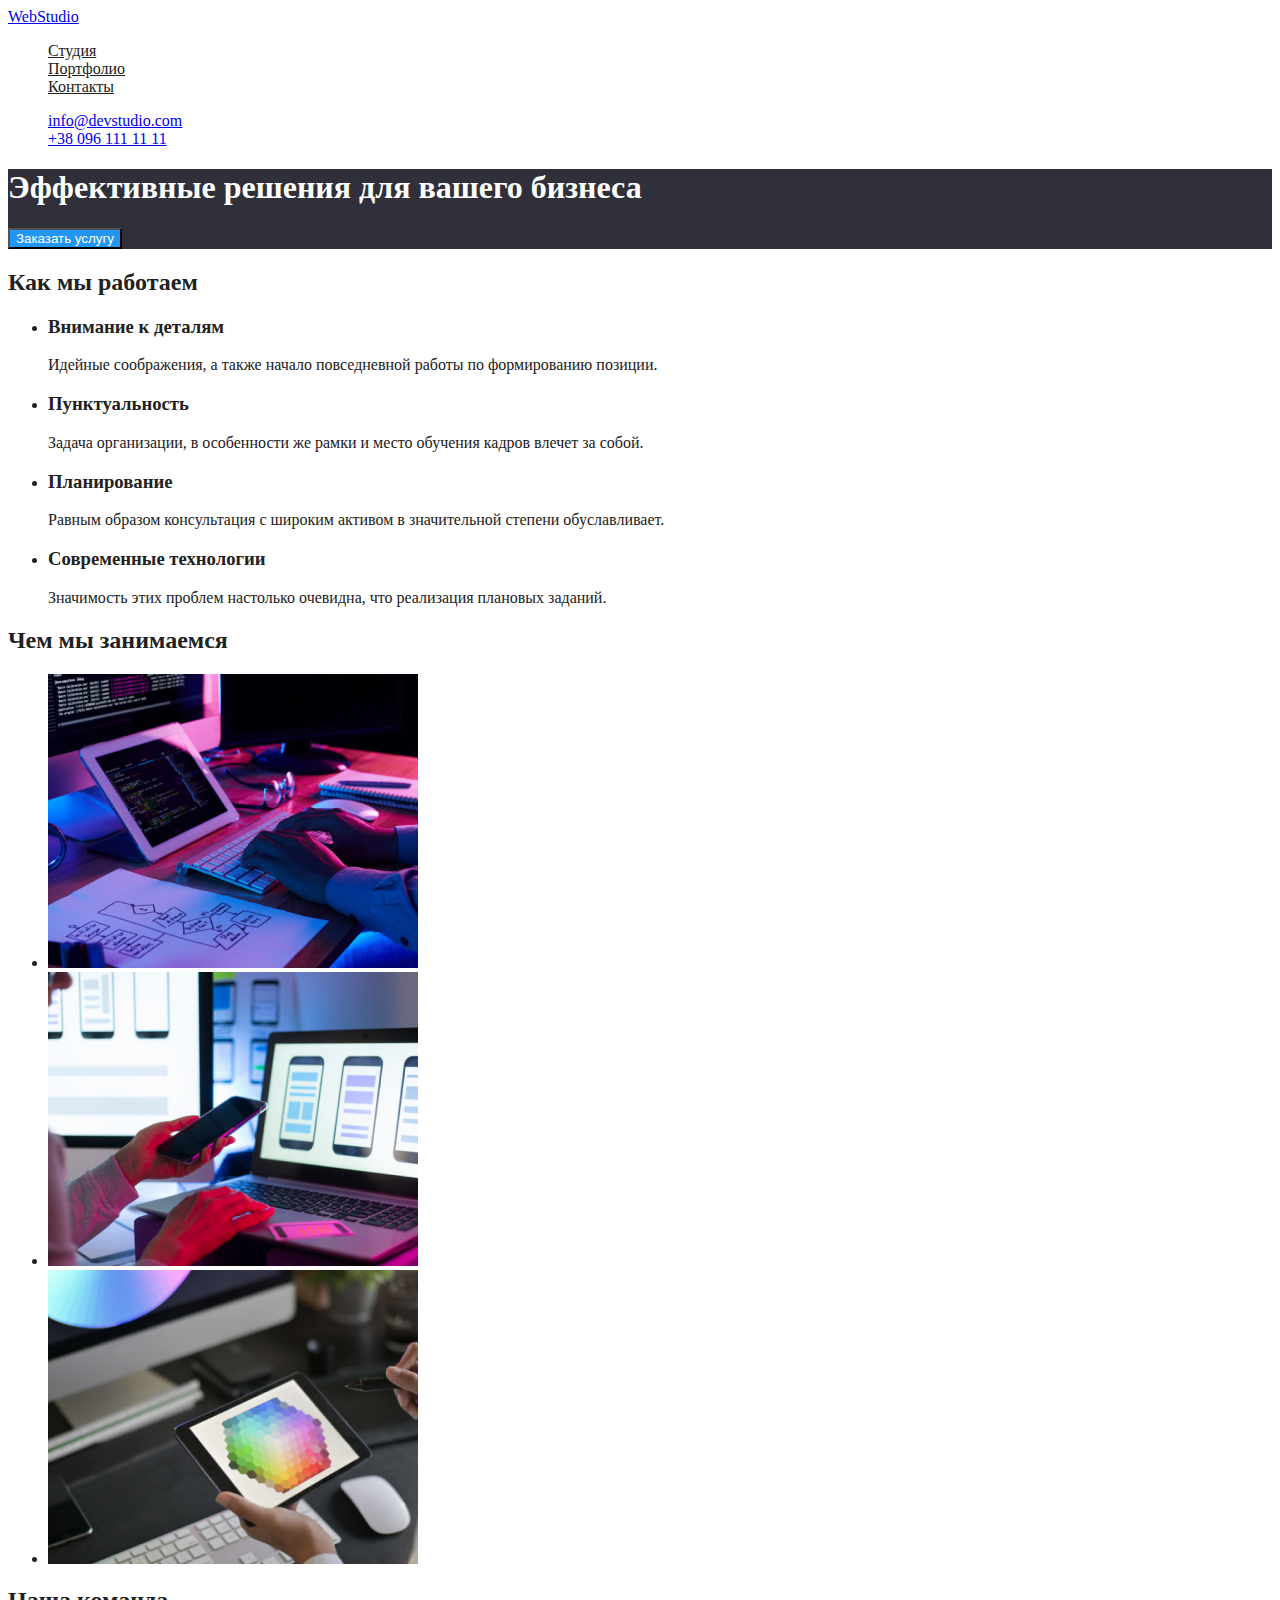
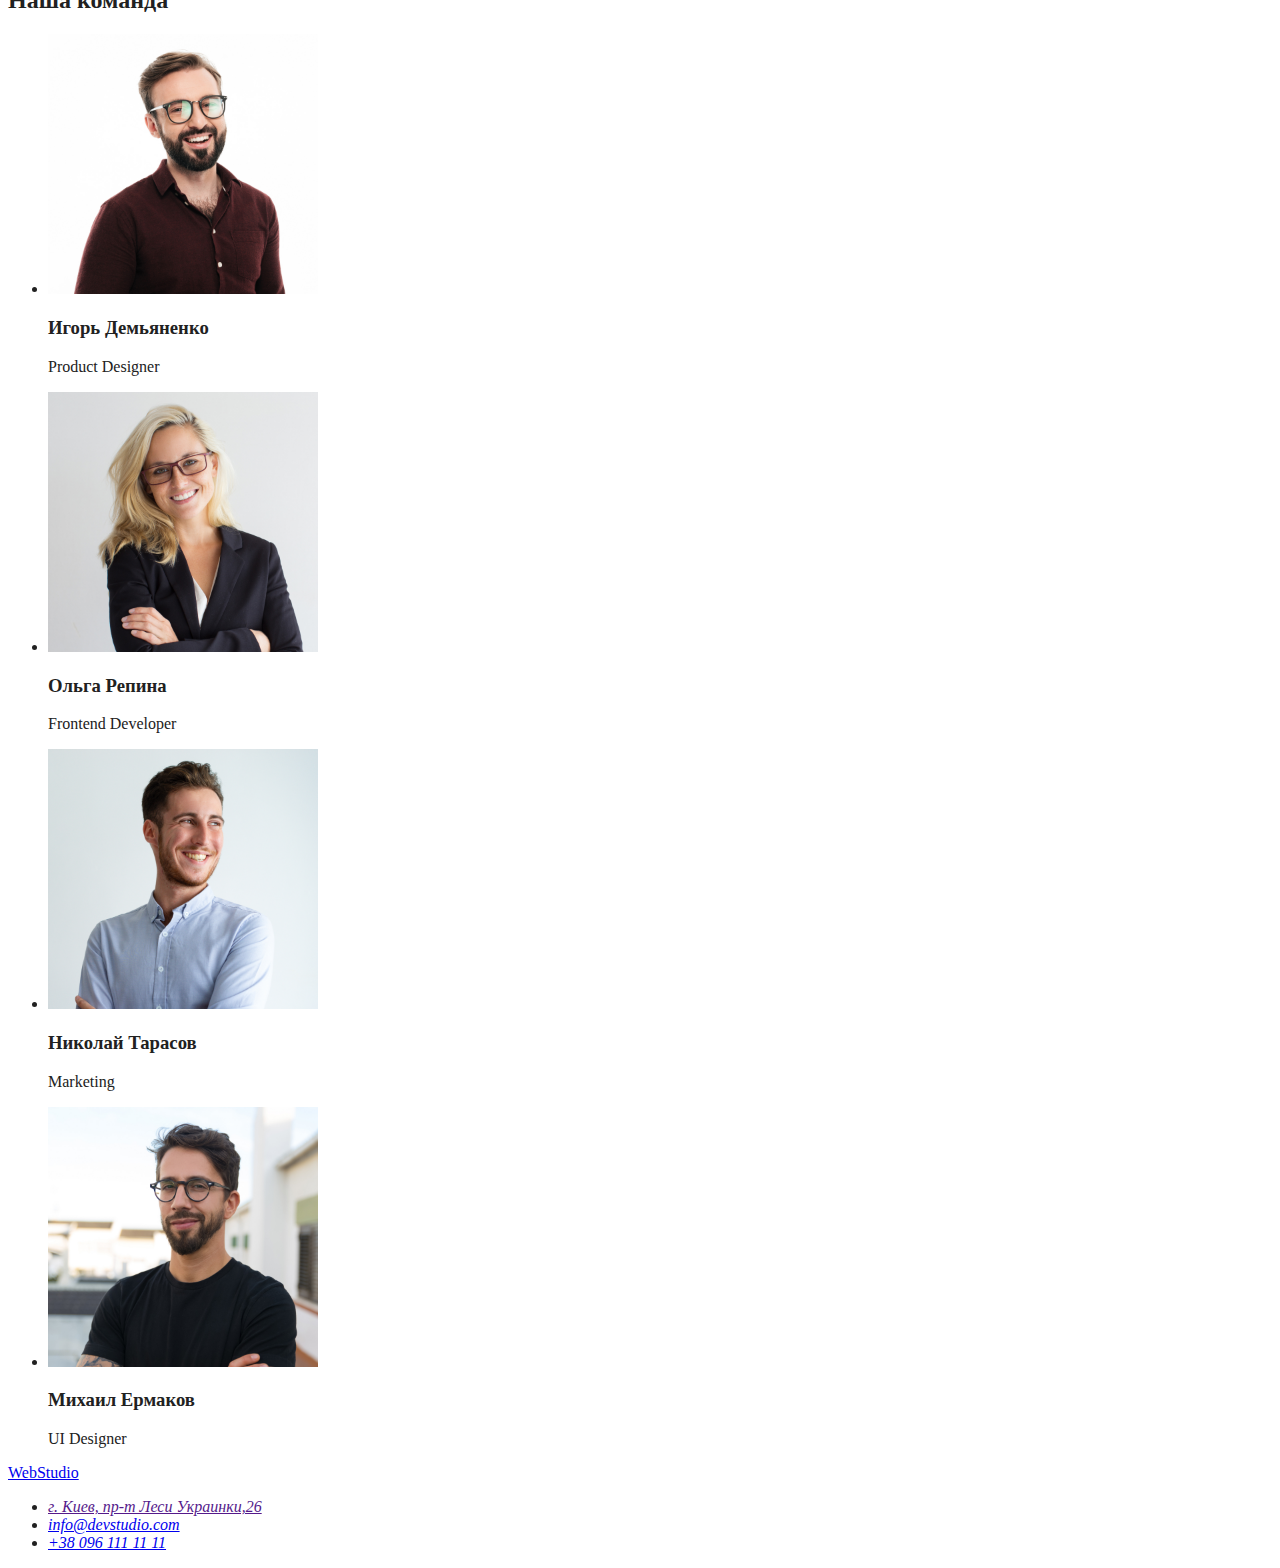
==== index.html @ 535a812d "первый день" ====
<!DOCTYPE html>
<html lang="ru">

<head>
    <meta charset="UTF-8">
    <meta http-equiv="X-UA-Compatible" content="IE=edge">
    <meta name="viewport" content="width=dewice-width,initial-scale=1.0">
    <title>WebStudio</title>
    <link rel="stylesheet" href="./css/styles.css">
</head>

<body>
    <header>
        <nav>
            <a href="./index.html" class="logo">WebStudio</a>
            <ul class="site-nav list">
                <li><a href="./index.html" class="link">Студия</a></li>
                <li><a href="./portfolio.html" class="link">Портфолио</a></li>
                <li><a href="" class="link">Контакты</a></li>
            </ul>
        </nav>
        <ul class="auth-naw list">
            <li><a href="mailto:info@devstudio.com">info@devstudio.com</a></li>
            <li><a href="tel:+380961111111">+38 096 111 11 11</a></li>
        </ul>
    </header>
    <main>
        <section class="hero">
            <h1 class="hero-title">Эффективные решения для вашего бизнеса</h1>
            <button class="button" type="button">Заказать услугу</button>
        </section>
        <section class="section">
            <h2 class="">Как мы работаем</h2>
            <ul class="feature-list">
                <li>
                    <h3 class="title">Внимание к деталям</h3>
                    <p>Идейные соображения, а также начало повседневной работы по формированию позиции.</p>
                </li>
                <li>
                    <h3 class="title">Пунктуальность</h3>
                    <p>Задача организации, в особенности же рамки и место обучения кадров влечет за собой.</p>
                </li>
                <li>
                    <h3 class="title">Планирование</h3>
                    <p>Равным образом консультация с широким активом в значительной степени обуславливает.</p>
                </li>
                <li>
                    <h3 class="title">Современные технологии</h3>
                    <p>Значимость этих проблем настолько очевидна, что реализация плановых заданий.</p>
                </li>
            </ul>
        </section>
        <section class="section">
            <h2 class="section-title">Чем мы занимаемся</h2>
            <ul>
                <li>
                    <img src="./images/head/компютер.jpg" alt="компютер" width="370">
                </li>
                <li>
                    <img src="./images/head/телефон.jpg" alt="телефон" width="370">
                </li>
                <li>
                    <img src="./images/head/планшет.jpg" alt="планшет" width="370">
                </li>
            </ul>
        </section>
        <section class="section">
            <h2 class="section-title">Наша команда</h2>
            <ul>
                <li><img src="./images/head/игорь.jpg" alt="игорь" width="270">
                    <h3>Игорь Демьяненко</h3>
                    <p>Product Designer</p>
                </li>
                <li><img src="./images/head/оля.jpg" alt="ольга" width="270">
                    <h3>Ольга Репина</h3>
                    <p>Frontend Developer</p>
                </li>
                <li><img src="./images/head/коля.jpg" alt="николай" width="270">
                    <h3>Николай Тарасов</h3>
                    <p>Marketing</p>
                </li>
                <li><img src="./images/head/миша.jpg" alt="михаил" width="270">
                    <h3>Михаил Ермаков</h3>
                    <p>UI Designer</p>
                </li>
            </ul>
        </section>
    </main>
    <footer>
        <a href="./index.html">WebStudio</a>
        <address>
            <ul>
                <li>
                    <a href="">г. Киев, пр-т Леси Украинки,26</a>
                </li>
                <li>
                    <a href="mailto:info@devstudio.com">info@devstudio.com</a>
                </li>
                <li>
                    <a href="tel:380961111111">+38 096 111 11 11</a>
                </li>
            </ul>
        </address>
    </footer>
</body>
---- css/styles.css ----
:root {
    --praimeri-text-color: #212121;
    --title-text-color: #757575;
    --accent-color: #2196F3;
    --white-color: #ffffff;
}

body{
    background-color: #fff;
    color: var(--praimeri-text-color);
}
.list{
    list-style: none;
}

/* site nav */

.site-nav .link{
color:var(--praimeri-text-color);
}
.site-nav .link:hover,
.site-nav .link:focus{
color: var(--accent-color);
}

/* hero */

.hero{
background-color: #2F303A;
}
.hero-title{
color: var(--white-color);
}

/* section */

.section-title{
color:var(--praimeri-text-color);
}

/* feature */
.title .feature-title{
color:var(--praimeri-text-color);
}

/* button */

.button{
color: var(--white-color);
background-color: var(--accent-color);
}
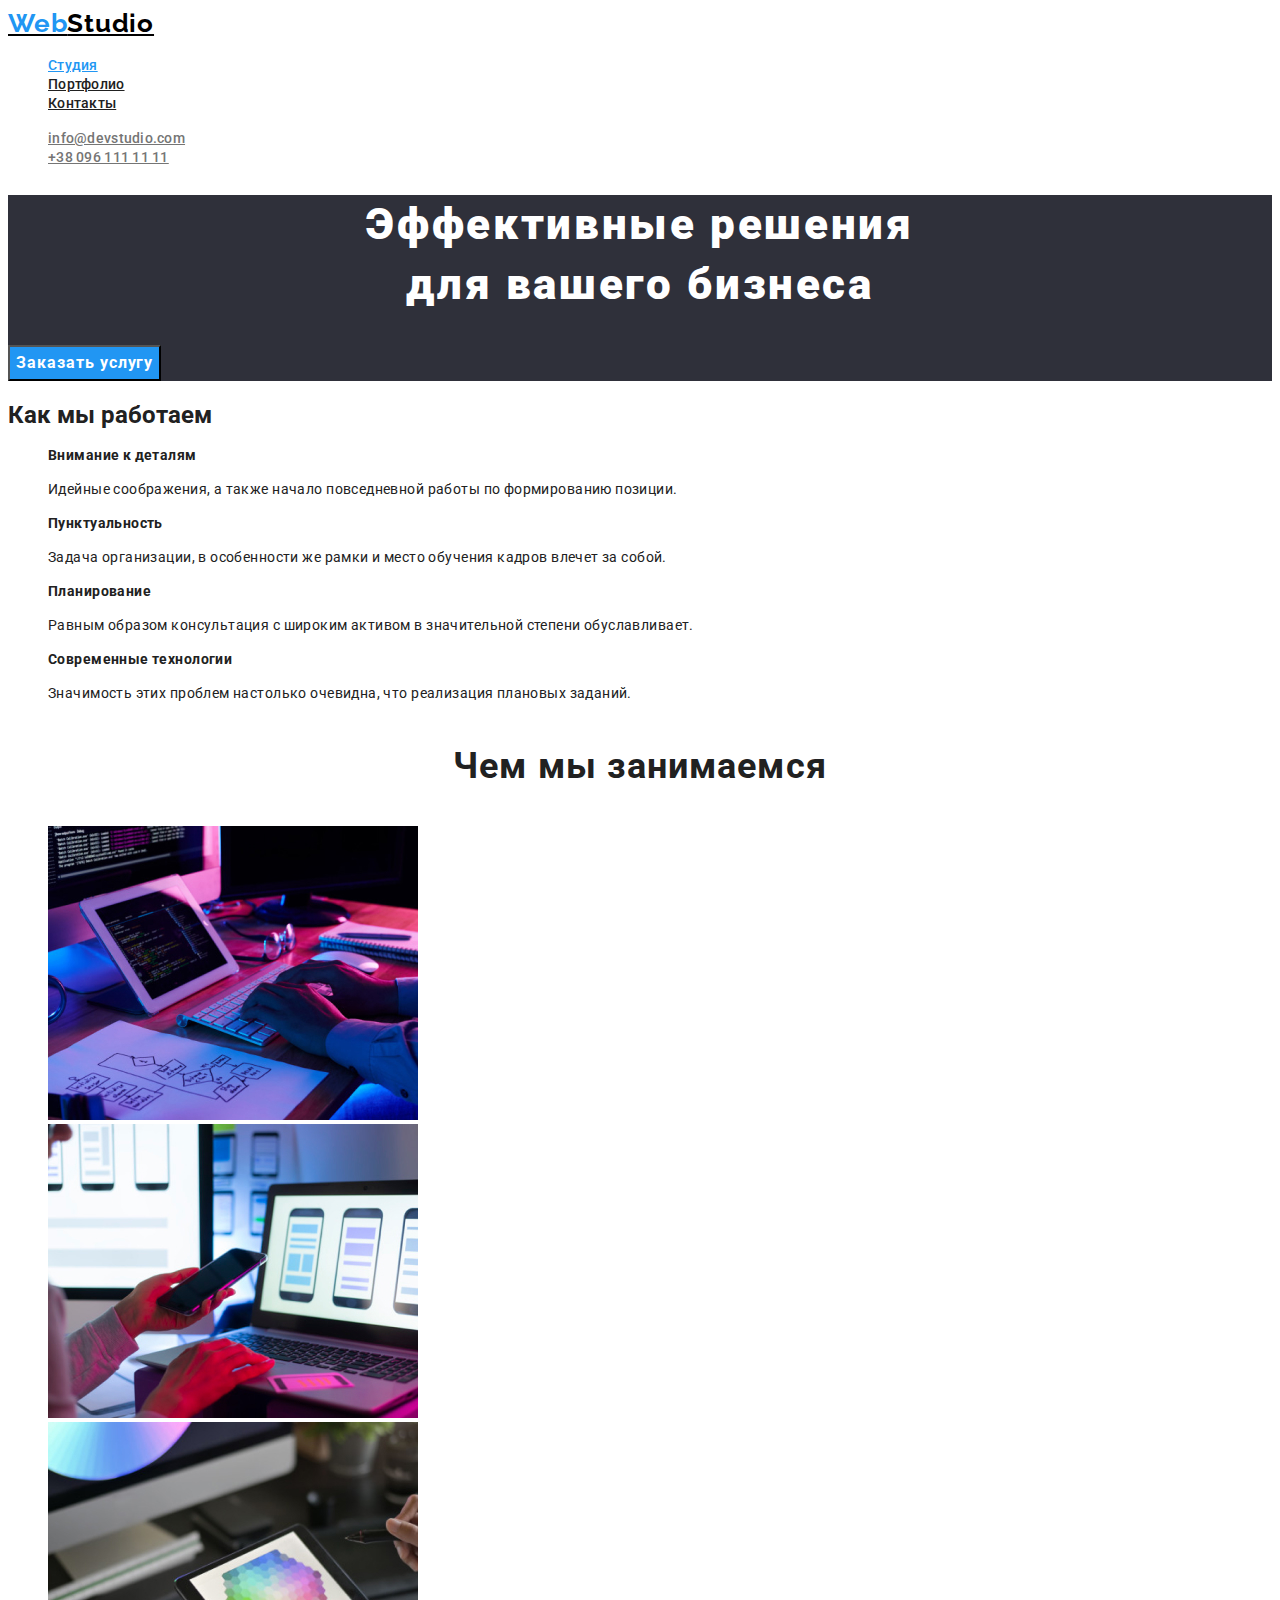
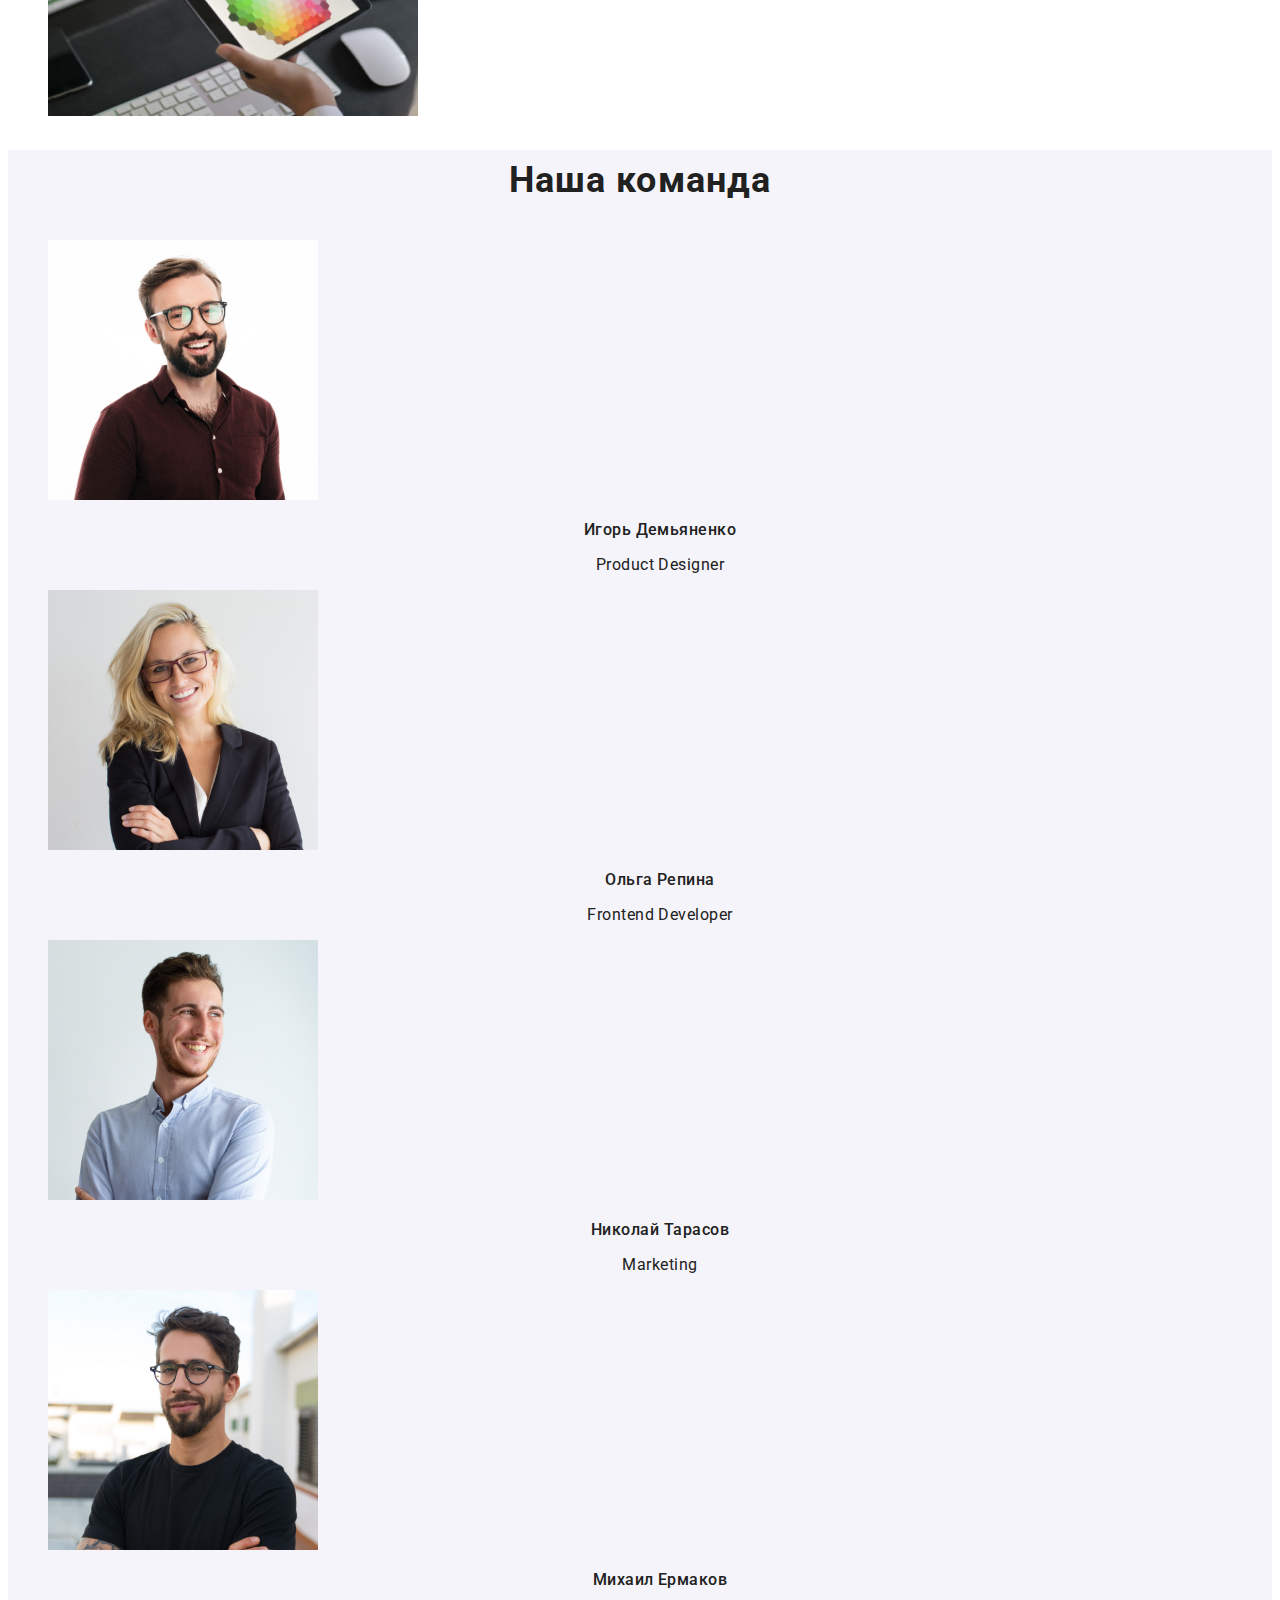
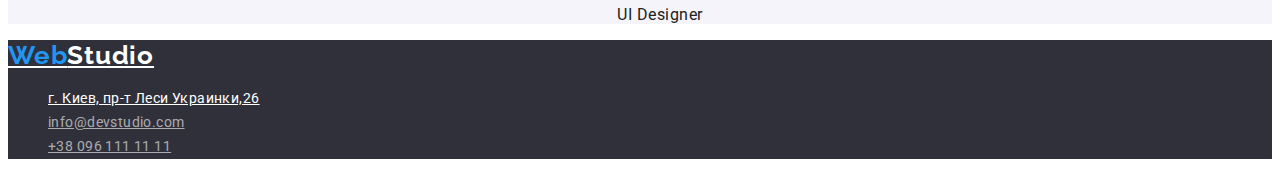
==== commit e08dcf33: "text css" ====
--- a/index.html
+++ b/index.html
@@ -6,47 +6,49 @@
     <meta http-equiv="X-UA-Compatible" content="IE=edge">
     <meta name="viewport" content="width=dewice-width,initial-scale=1.0">
     <title>WebStudio</title>
+    <link href="https://fonts.googleapis.com/css2?family=Raleway:wght@700&family=Roboto:wght@400;500;700;900&display=swap"
+        rel="stylesheet">
     <link rel="stylesheet" href="./css/styles.css">
 </head>
 
 <body>
     <header>
         <nav>
-            <a href="./index.html" class="logo">WebStudio</a>
+            <a href="./index.html" class="logo header"><span>Web</span>Studio</a>
             <ul class="site-nav list">
-                <li><a href="./index.html" class="link">Студия</a></li>
+                <li><a href="./index.html" class="link current">Студия</a></li>
                 <li><a href="./portfolio.html" class="link">Портфолио</a></li>
                 <li><a href="" class="link">Контакты</a></li>
             </ul>
         </nav>
-        <ul class="auth-naw list">
-            <li><a href="mailto:info@devstudio.com">info@devstudio.com</a></li>
-            <li><a href="tel:+380961111111">+38 096 111 11 11</a></li>
+        <ul class="auto-naw list">
+            <li><a href="mailto:info@devstudio.com" class="link">info@devstudio.com</a></li>
+            <li><a href="tel:+380961111111" class="link">+38 096 111 11 11</a></li>
         </ul>
     </header>
     <main>
         <section class="hero">
-            <h1 class="hero-title">Эффективные решения для вашего бизнеса</h1>
+            <h1 class="hero-title">Эффективные решения<br> для вашего бизнеса</h1>
             <button class="button" type="button">Заказать услугу</button>
         </section>
         <section class="section">
-            <h2 class="">Как мы работаем</h2>
+            <h2 class="delete">Как мы работаем</h2>
             <ul class="feature-list">
                 <li>
                     <h3 class="title">Внимание к деталям</h3>
-                    <p>Идейные соображения, а также начало повседневной работы по формированию позиции.</p>
+                    <p class="text">Идейные соображения, а также начало повседневной работы по формированию позиции.</p>
                 </li>
                 <li>
                     <h3 class="title">Пунктуальность</h3>
-                    <p>Задача организации, в особенности же рамки и место обучения кадров влечет за собой.</p>
+                    <p class="text">Задача организации, в особенности же рамки и место обучения кадров влечет за собой.</p>
                 </li>
                 <li>
                     <h3 class="title">Планирование</h3>
-                    <p>Равным образом консультация с широким активом в значительной степени обуславливает.</p>
+                    <p class="text">Равным образом консультация с широким активом в значительной степени обуславливает.</p>
                 </li>
                 <li>
                     <h3 class="title">Современные технологии</h3>
-                    <p>Значимость этих проблем настолько очевидна, что реализация плановых заданий.</p>
+                    <p class="text">Значимость этих проблем настолько очевидна, что реализация плановых заданий.</p>
                 </li>
             </ul>
         </section>
@@ -64,40 +66,40 @@
                 </li>
             </ul>
         </section>
-        <section class="section">
+        <section class="section color">
             <h2 class="section-title">Наша команда</h2>
-            <ul>
+            <ul class="team-list">
                 <li><img src="./images/head/игорь.jpg" alt="игорь" width="270">
-                    <h3>Игорь Демьяненко</h3>
-                    <p>Product Designer</p>
+                    <h3 class="name">Игорь Демьяненко</h3>
+                    <p class="text">Product Designer</p>
                 </li>
                 <li><img src="./images/head/оля.jpg" alt="ольга" width="270">
-                    <h3>Ольга Репина</h3>
-                    <p>Frontend Developer</p>
+                    <h3 class="name">Ольга Репина</h3>
+                    <p class="text">Frontend Developer</p>
                 </li>
                 <li><img src="./images/head/коля.jpg" alt="николай" width="270">
-                    <h3>Николай Тарасов</h3>
-                    <p>Marketing</p>
+                    <h3 class="name">Николай Тарасов</h3>
+                    <p class="text">Marketing</p>
                 </li>
                 <li><img src="./images/head/миша.jpg" alt="михаил" width="270">
-                    <h3>Михаил Ермаков</h3>
-                    <p>UI Designer</p>
+                    <h3 class="name">Михаил Ермаков</h3>
+                    <p class="text">UI Designer</p>
                 </li>
             </ul>
         </section>
     </main>
     <footer>
-        <a href="./index.html">WebStudio</a>
-        <address>
-            <ul>
+        <a href="./index.html" class="logo footer"><span>Web</span>Studio</a>
+        <address >
+            <ul class="address">
                 <li>
-                    <a href="">г. Киев, пр-т Леси Украинки,26</a>
+                    <a href="" class="city">г. Киев, пр-т Леси Украинки,26</a>
                 </li>
                 <li>
-                    <a href="mailto:info@devstudio.com">info@devstudio.com</a>
+                    <a href="mailto:info@devstudio.com" class="mail">info@devstudio.com</a>
                 </li>
                 <li>
-                    <a href="tel:380961111111">+38 096 111 11 11</a>
+                    <a href="tel:380961111111" class="mail">+38 096 111 11 11</a>
                 </li>
             </ul>
         </address>
--- a/css/styles.css
+++ b/css/styles.css
@@ -3,24 +3,75 @@
     --title-text-color: #757575;
     --accent-color: #2196F3;
     --white-color: #ffffff;
+    --backgraund-section-color:#F5F4FA;
+    --hero-footer-background-color: #2F303A;
 }
 
 body{
     background-color: #fff;
     color: var(--praimeri-text-color);
+    font-family: Roboto, sans-serif;
 }
-.list{
+
+li{
     list-style: none;
+}
+
+button{
+    font-family: inherit;
+}
+
+/* logo */
+
+.logo{
+    font-family: Raleway,sans-serif;
+    font-size: 26px;
+    font-weight: 700;
+    line-height: 1.19;
+    letter-spacing: 0.03em;
+    text-align: left;
+}
+
+.logo.header{
+    color: #000;
+}
+.logo.footer{
+    color: var(--white-color);
+}
+
+span{
+    color: var(--accent-color);
 }
 
 /* site nav */
 
 .site-nav .link{
-color:var(--praimeri-text-color);
+    color:var(--praimeri-text-color);
+    font-size: 14px;
+    font-weight: 500;
+    line-height: 1.14;
+    letter-spacing: 0.02em;
+    text-align: left;
 }
 .site-nav .link:hover,
 .site-nav .link:focus{
 color: var(--accent-color);
+}
+.site-nav .link.current{
+color: var(--accent-color);
+}
+.auto-naw .link{
+    color: var(--title-text-color);
+    font-size: 14px;
+    font-weight: 500;
+    line-height: 1.14;
+    letter-spacing: 0.02em;
+    text-align: left;
+}
+.auto-naw .link:hover,
+.auto-naw .link:focus{
+    color: var(--accent-color);
+    
 }
 
 /* hero */
@@ -29,23 +80,118 @@
 background-color: #2F303A;
 }
 .hero-title{
-color: var(--white-color);
+    color: var(--white-color);
+    font-size: 44px;
+    font-weight: 900;
+    line-height: 1.36;
+    letter-spacing: 0.06em;
+    text-align: center;
 }
 
 /* section */
 
+.color{background-color: var(--backgraund-section-color);}
 .section-title{
-color:var(--praimeri-text-color);
+    color:var(--praimeri-text-color);
+    font-size: 36px;
+    font-weight: 700;
+    line-height: 1.67;
+    letter-spacing: 0.03em;
+    text-align: center;
 }
 
+.delete{}
+
 /* feature */
-.title .feature-title{
-color:var(--praimeri-text-color);
+
+ .feature-list .title{
+    color:var(--praimeri-text-color);
+    font-size: 14px;
+    font-weight: 700;
+    line-height: 1.14;
+    letter-spacing: 0.03em;
+    text-align: left;
+}
+
+ .feature-list .text{
+    font-weight: 400;
+    font-size: 14px;
+    line-height: 1.71;
+    letter-spacing: 0.03em;
+    text-align: left;
+}
+
+.team-list .name {
+    font-size: 16px;
+    font-weight: 500;
+    line-height: 1.19;
+    letter-spacing: 0.03em;
+    text-align: center;
+}
+
+.team-list .text {
+    font-weight: 400;
+    font-size: 16px;
+    line-height: 1.19;
+    letter-spacing: 0.03em;
+    text-align: center;
+}
+
+ .portfolio-list .title{
+    font-size: 18px;
+    font-weight: 700;
+    line-height: 36px;
+    letter-spacing: 0.06em;
+    text-align: left;
 }
 
 /* button */
 
 .button{
-color: var(--white-color);
-background-color: var(--accent-color);
+    color: var(--white-color);
+    background-color: var(--accent-color);
+    font-size: 16px;
+    font-weight: 700;
+    line-height: 1.88;
+    letter-spacing: 0.06em;
+    text-align: center;
 }
+
+.button-portfolio{
+    background: var(--backgraund-section-color);
+    font-size: 16px;
+    font-weight: 500;
+    line-height: 1.63;
+    letter-spacing: 0.03em;
+    text-align: center;
+}
+.button-portfolio:hover,
+.button-portfolio:focus{
+    color: var(--white-color);
+    background-color: var(--accent-color);
+}
+
+/* footer */
+
+footer{
+    background-color: var(--hero-footer-background-color);
+}
+
+.address .city{
+    color: var(--white-color);
+    font-style: normal;
+    font-weight: 400;
+    font-size: 14px;
+    line-height: 1.71;
+    letter-spacing: 0.03em;
+    text-align: left;
+}
+.address .mail{
+    color: rgba(255, 255, 255, 0.6);
+    font-style: normal;
+    font-weight: 400;
+    font-size: 14px;
+    line-height: 1.71;
+    letter-spacing: 0.03em;
+    text-align: left;
+}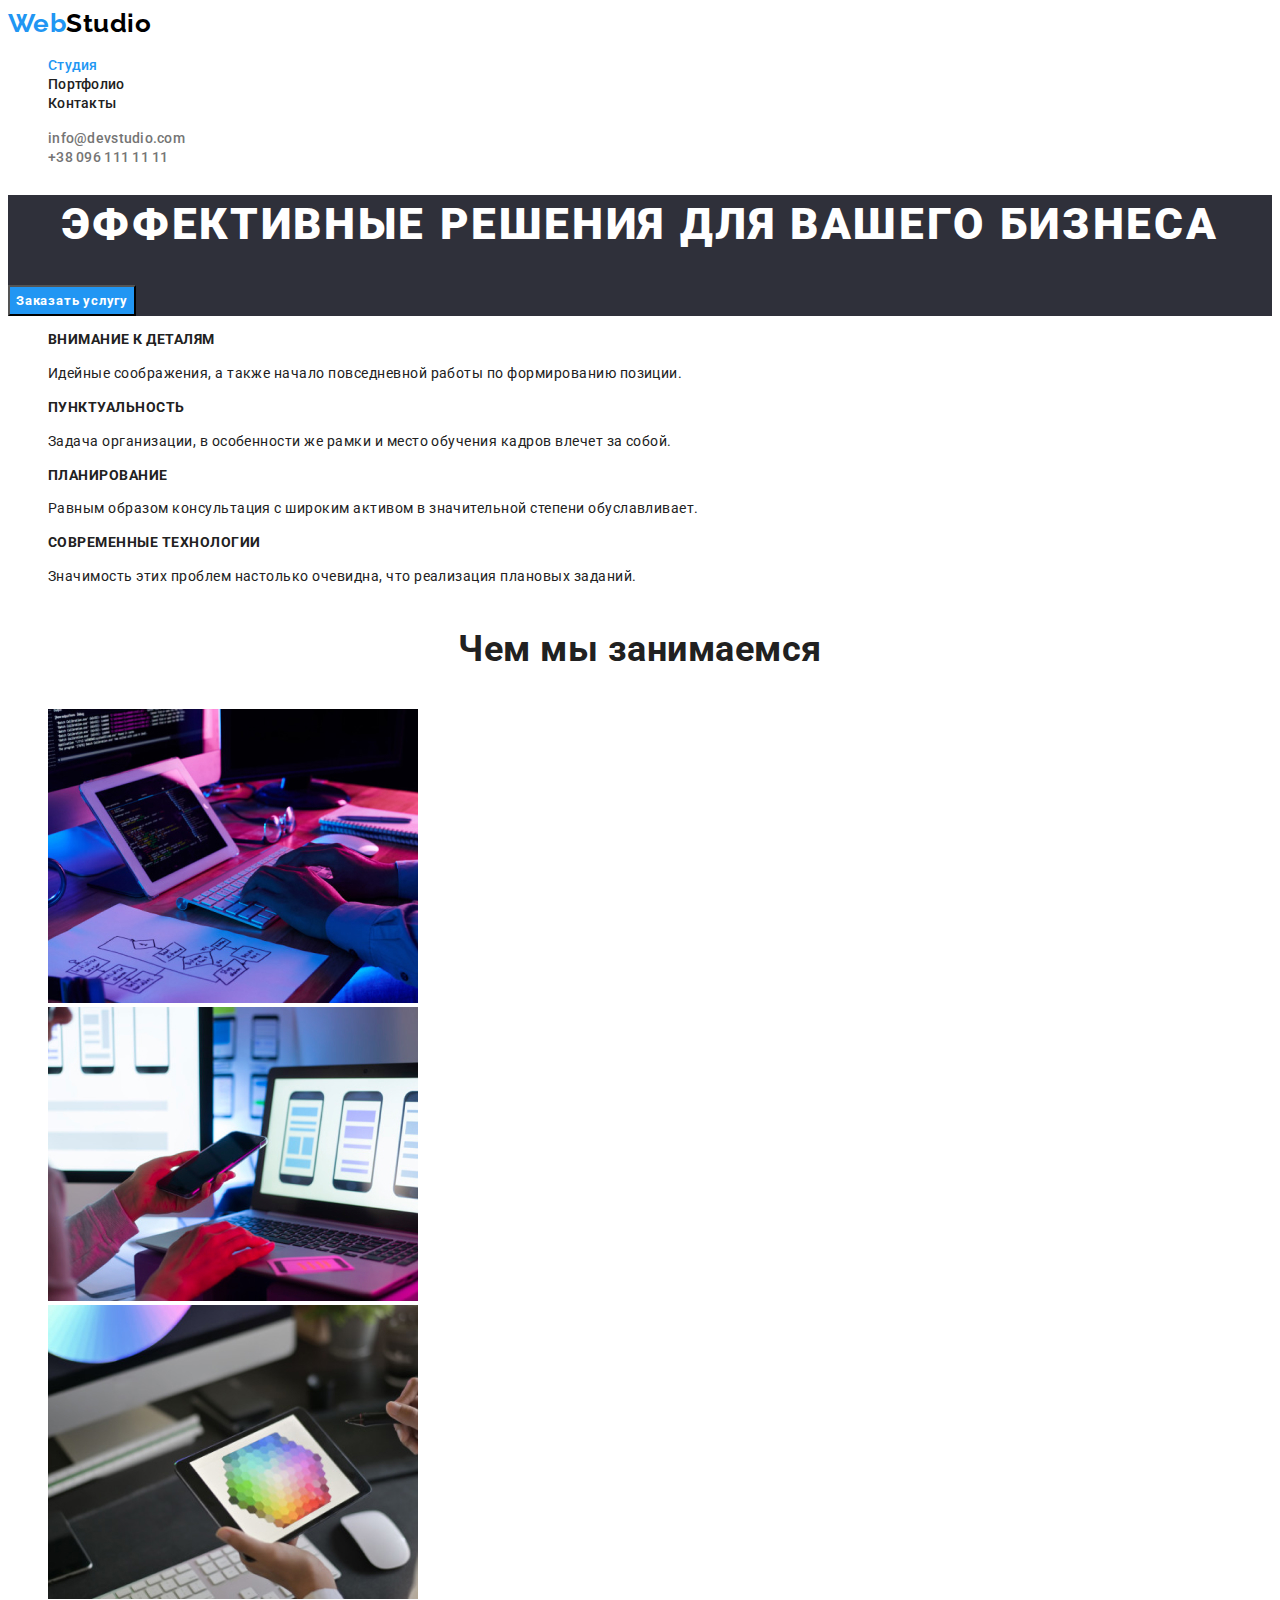
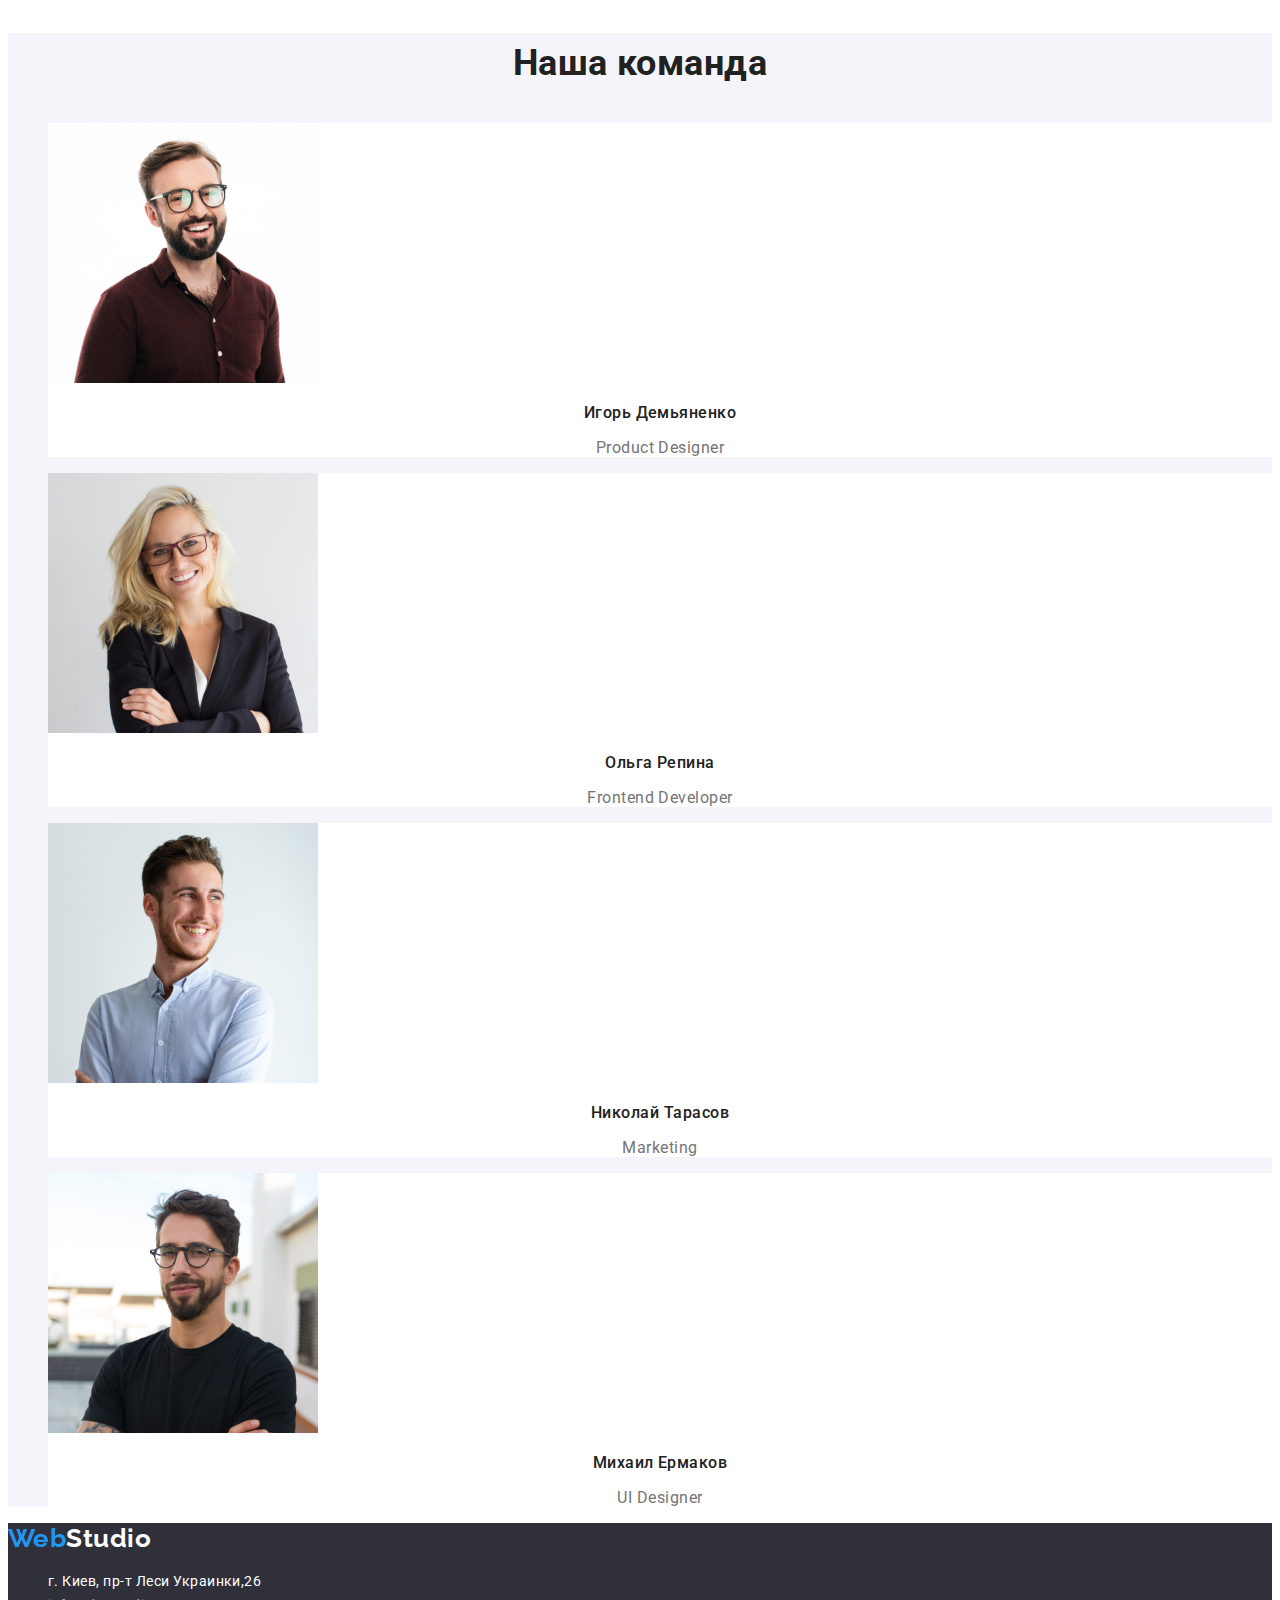
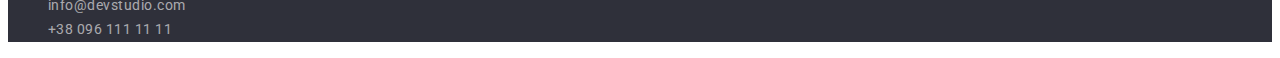
==== commit 9f866397: "all finish" ====
--- a/index.html
+++ b/index.html
@@ -12,76 +12,77 @@
 </head>
 
 <body>
+
     <header>
         <nav>
             <a href="./index.html" class="logo header"><span>Web</span>Studio</a>
             <ul class="site-nav list">
-                <li><a href="./index.html" class="link current">Студия</a></li>
-                <li><a href="./portfolio.html" class="link">Портфолио</a></li>
-                <li><a href="" class="link">Контакты</a></li>
+                <li class="link"><a href="./index.html" class="nav link current">Студия</a></li>
+                <li class="link"><a href="./portfolio.html" class="nav link">Портфолио</a></li>
+                <li class="link"><a href="" class="nav link">Контакты</a></li>
             </ul>
         </nav>
         <ul class="auto-naw list">
-            <li><a href="mailto:info@devstudio.com" class="link">info@devstudio.com</a></li>
-            <li><a href="tel:+380961111111" class="link">+38 096 111 11 11</a></li>
+            <li class="link"><a href="mailto:info@devstudio.com" class="contacts link">info@devstudio.com</a></li>
+            <li class="link"><a href="tel:+380961111111" class="contacts link">+38 096 111 11 11</a></li>
         </ul>
     </header>
     <main>
         <section class="hero">
-            <h1 class="hero-title">Эффективные решения<br> для вашего бизнеса</h1>
-            <button class="button" type="button">Заказать услугу</button>
+            <h1 class="hero-title">Эффективные решения для вашего бизнеса</h1>
+            <button class="buttons" type="button">Заказать услугу</button>
         </section>
-        <section class="section">
+        <section class="section feature">
             <h2 class="delete">Как мы работаем</h2>
-            <ul class="feature-list">
-                <li>
+            <ul class="feature list">
+                <li class="link">
                     <h3 class="title">Внимание к деталям</h3>
                     <p class="text">Идейные соображения, а также начало повседневной работы по формированию позиции.</p>
                 </li>
-                <li>
+                <li class="link">
                     <h3 class="title">Пунктуальность</h3>
                     <p class="text">Задача организации, в особенности же рамки и место обучения кадров влечет за собой.</p>
                 </li>
-                <li>
+                <li class="link">
                     <h3 class="title">Планирование</h3>
                     <p class="text">Равным образом консультация с широким активом в значительной степени обуславливает.</p>
                 </li>
-                <li>
+                <li class="link">
                     <h3 class="title">Современные технологии</h3>
                     <p class="text">Значимость этих проблем настолько очевидна, что реализация плановых заданий.</p>
                 </li>
             </ul>
         </section>
-        <section class="section">
+        <section class="section about">
             <h2 class="section-title">Чем мы занимаемся</h2>
-            <ul>
-                <li>
+            <ul class="image list">
+                <li class="link">
                     <img src="./images/head/компютер.jpg" alt="компютер" width="370">
                 </li>
-                <li>
+                <li class="link">
                     <img src="./images/head/телефон.jpg" alt="телефон" width="370">
                 </li>
-                <li>
+                <li class="link">
                     <img src="./images/head/планшет.jpg" alt="планшет" width="370">
                 </li>
             </ul>
         </section>
-        <section class="section color">
+        <section class="section team">
             <h2 class="section-title">Наша команда</h2>
-            <ul class="team-list">
-                <li><img src="./images/head/игорь.jpg" alt="игорь" width="270">
+            <ul class="team list">
+                <li class="link color"><img src="./images/head/игорь.jpg" alt="игорь" width="270">
                     <h3 class="name">Игорь Демьяненко</h3>
                     <p class="text">Product Designer</p>
                 </li>
-                <li><img src="./images/head/оля.jpg" alt="ольга" width="270">
+                <li class="link color"><img src="./images/head/оля.jpg" alt="ольга" width="270">
                     <h3 class="name">Ольга Репина</h3>
                     <p class="text">Frontend Developer</p>
                 </li>
-                <li><img src="./images/head/коля.jpg" alt="николай" width="270">
+                <li class="link color"><img src="./images/head/коля.jpg" alt="николай" width="270">
                     <h3 class="name">Николай Тарасов</h3>
                     <p class="text">Marketing</p>
                 </li>
-                <li><img src="./images/head/миша.jpg" alt="михаил" width="270">
+                <li class="link color"><img src="./images/head/миша.jpg" alt="михаил" width="270">
                     <h3 class="name">Михаил Ермаков</h3>
                     <p class="text">UI Designer</p>
                 </li>
@@ -91,14 +92,14 @@
     <footer>
         <a href="./index.html" class="logo footer"><span>Web</span>Studio</a>
         <address >
-            <ul class="address">
-                <li>
+            <ul class="address list">
+                <li class="link">
                     <a href="" class="city">г. Киев, пр-т Леси Украинки,26</a>
                 </li>
-                <li>
+                <li class="link">
                     <a href="mailto:info@devstudio.com" class="mail">info@devstudio.com</a>
                 </li>
-                <li>
+                <li class="link">
                     <a href="tel:380961111111" class="mail">+38 096 111 11 11</a>
                 </li>
             </ul>
--- a/css/styles.css
+++ b/css/styles.css
@@ -11,9 +11,11 @@
     background-color: #fff;
     color: var(--praimeri-text-color);
     font-family: Roboto, sans-serif;
-}
-
-li{
+    font-size: 16px;
+    letter-spacing: 0.03em;
+}
+
+.list .link{
     list-style: none;
 }
 
@@ -28,13 +30,14 @@
     font-size: 26px;
     font-weight: 700;
     line-height: 1.19;
-    letter-spacing: 0.03em;
-    text-align: left;
+    text-align: left;
+    text-decoration: none;
 }
 
 .logo.header{
     color: #000;
 }
+
 .logo.footer{
     color: var(--white-color);
 }
@@ -44,30 +47,33 @@
 }
 
 /* site nav */
-
-.site-nav .link{
-    color:var(--praimeri-text-color);
+.nav.link,
+.contacts.link{
     font-size: 14px;
     font-weight: 500;
     line-height: 1.14;
     letter-spacing: 0.02em;
     text-align: left;
-}
+    text-decoration: none;
+}
+
+.site-nav .link{
+    color:var(--praimeri-text-color);
+}
+
 .site-nav .link:hover,
 .site-nav .link:focus{
-color: var(--accent-color);
-}
+    color: var(--accent-color);
+}
+
 .site-nav .link.current{
-color: var(--accent-color);
-}
+    color: var(--accent-color);
+}
+
 .auto-naw .link{
     color: var(--title-text-color);
-    font-size: 14px;
-    font-weight: 500;
-    line-height: 1.14;
-    letter-spacing: 0.02em;
-    text-align: left;
-}
+}
+
 .auto-naw .link:hover,
 .auto-naw .link:focus{
     color: var(--accent-color);
@@ -77,8 +83,9 @@
 /* hero */
 
 .hero{
-background-color: #2F303A;
-}
+    background-color: #2F303A;
+}
+
 .hero-title{
     color: var(--white-color);
     font-size: 44px;
@@ -86,75 +93,73 @@
     line-height: 1.36;
     letter-spacing: 0.06em;
     text-align: center;
+    text-transform: uppercase; 
 }
 
 /* section */
 
-.color{background-color: var(--backgraund-section-color);}
+.section.team{
+    background-color: var(--backgraund-section-color);
+}
+
 .section-title{
-    color:var(--praimeri-text-color);
     font-size: 36px;
-    font-weight: 700;
     line-height: 1.67;
-    letter-spacing: 0.03em;
-    text-align: center;
-}
-
-.delete{}
+    text-align: center;
+}
+
+.delete{
+    font-size: 0px;
+}
 
 /* feature */
 
- .feature-list .title{
-    color:var(--praimeri-text-color);
-    font-size: 14px;
-    font-weight: 700;
+ .feature .title{
+    font-size: 14px;
     line-height: 1.14;
-    letter-spacing: 0.03em;
-    text-align: left;
-}
-
- .feature-list .text{
-    font-weight: 400;
+    text-align: left;
+    text-transform: uppercase;
+}
+
+ .feature .text{
     font-size: 14px;
     line-height: 1.71;
-    letter-spacing: 0.03em;
-    text-align: left;
-}
-
-.team-list .name {
+    text-align: left;
+}
+
+.team .name {
     font-size: 16px;
     font-weight: 500;
     line-height: 1.19;
-    letter-spacing: 0.03em;
-    text-align: center;
-}
-
-.team-list .text {
-    font-weight: 400;
-    font-size: 16px;
+    text-align: center;
+}
+
+.team .text {
     line-height: 1.19;
-    letter-spacing: 0.03em;
-    text-align: center;
-}
-
- .portfolio-list .title{
+    text-align: center;
+    color: var(--title-text-color);
+}
+
+ .portfolio .title{
     font-size: 18px;
-    font-weight: 700;
-    line-height: 36px;
+    line-height: 2;
     letter-spacing: 0.06em;
-    text-align: left;
+}
+
+.portfolio .text{
+    line-height: 1.88;
+    color: var(--title-text-color );
 }
 
 /* button */
 
-.button{
+.buttons{
     color: var(--white-color);
     background-color: var(--accent-color);
-    font-size: 16px;
     font-weight: 700;
     line-height: 1.88;
     letter-spacing: 0.06em;
-    text-align: center;
+    cursor: pointer;
 }
 
 .button-portfolio{
@@ -162,9 +167,8 @@
     font-size: 16px;
     font-weight: 500;
     line-height: 1.63;
-    letter-spacing: 0.03em;
-    text-align: center;
-}
+}
+
 .button-portfolio:hover,
 .button-portfolio:focus{
     color: var(--white-color);
@@ -180,18 +184,30 @@
 .address .city{
     color: var(--white-color);
     font-style: normal;
-    font-weight: 400;
     font-size: 14px;
     line-height: 1.71;
-    letter-spacing: 0.03em;
-    text-align: left;
-}
+    text-align: left;
+    text-decoration: none;
+}
+
 .address .mail{
     color: rgba(255, 255, 255, 0.6);
     font-style: normal;
-    font-weight: 400;
     font-size: 14px;
     line-height: 1.71;
-    letter-spacing: 0.03em;
-    text-align: left;
+    text-align: left;
+    text-decoration: none;
+}
+
+.address .mail:hover,:focus{
+    color: var(--accent-color);
+}
+
+.button-portfolio.activ{
+    color: var(--white-color);
+    background-color: var(--accent-color);
+}
+
+.link.color{
+    background-color: var(--white-color);
 }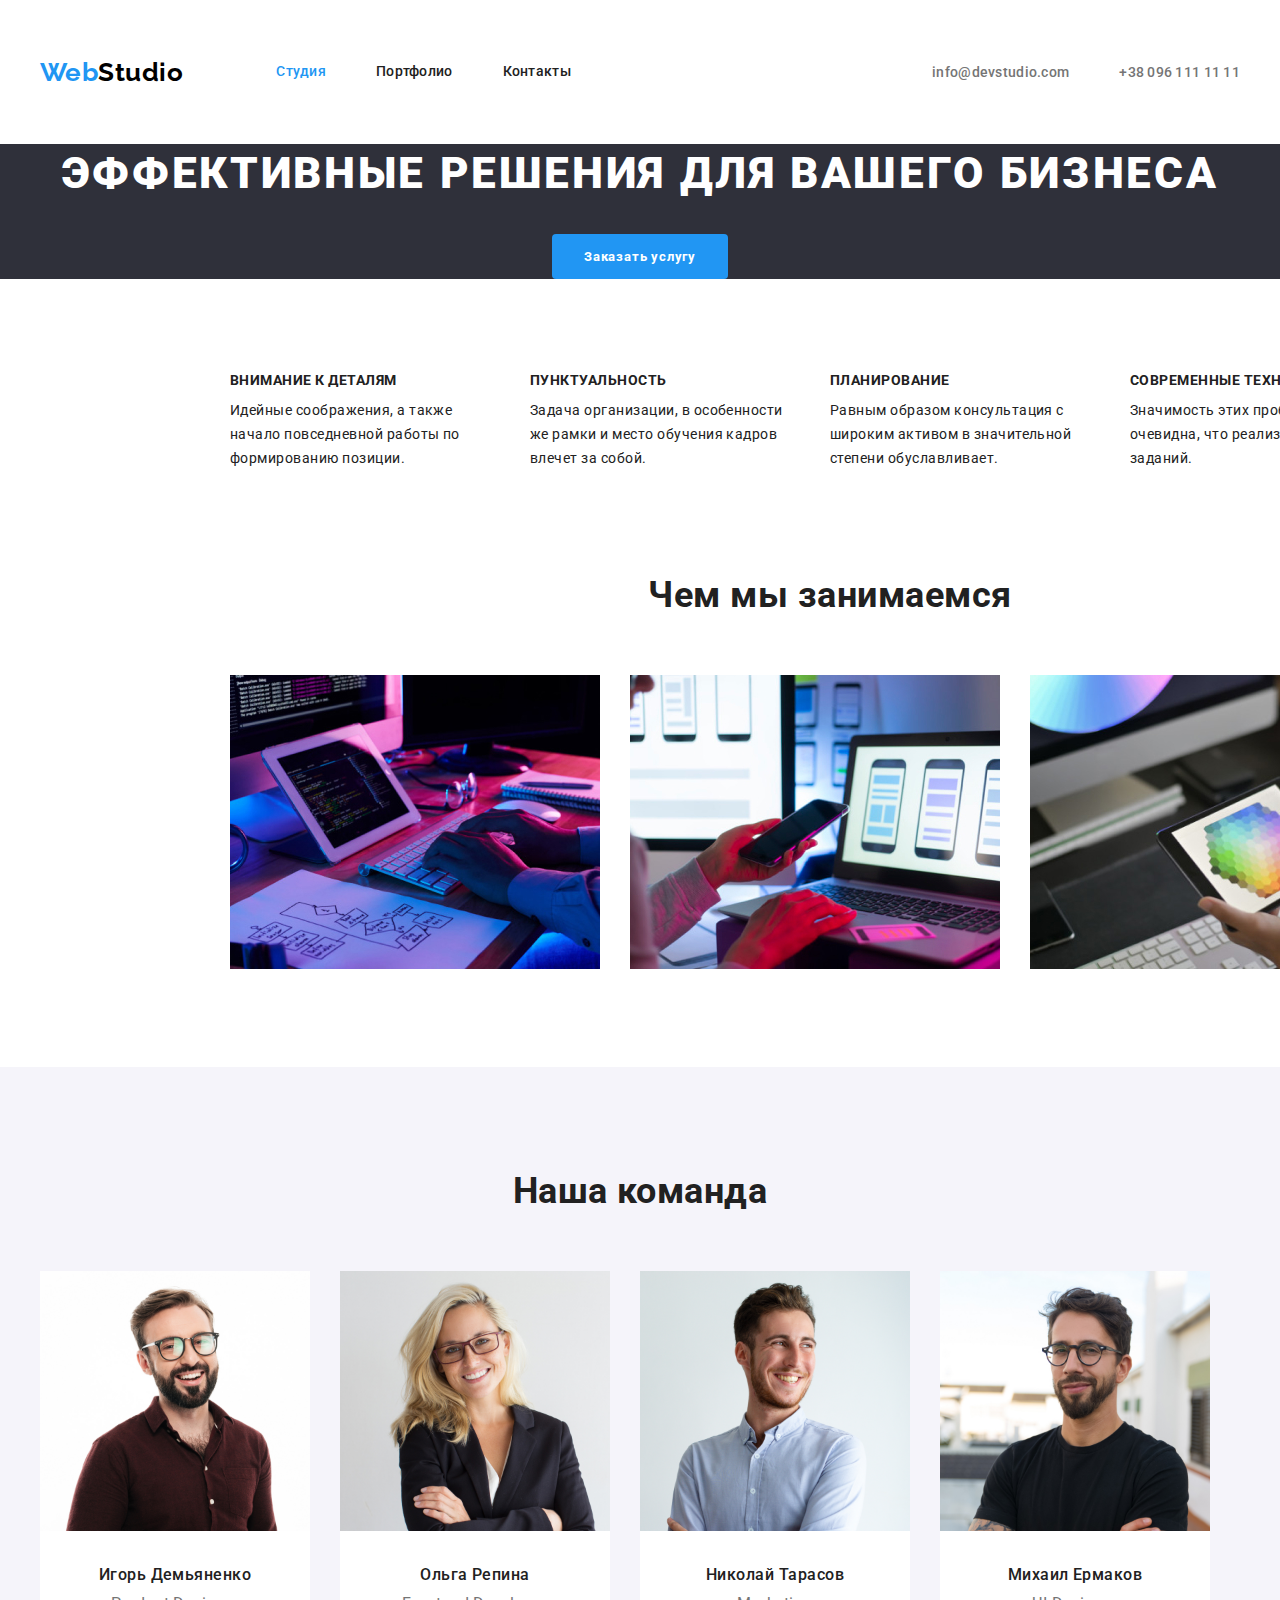
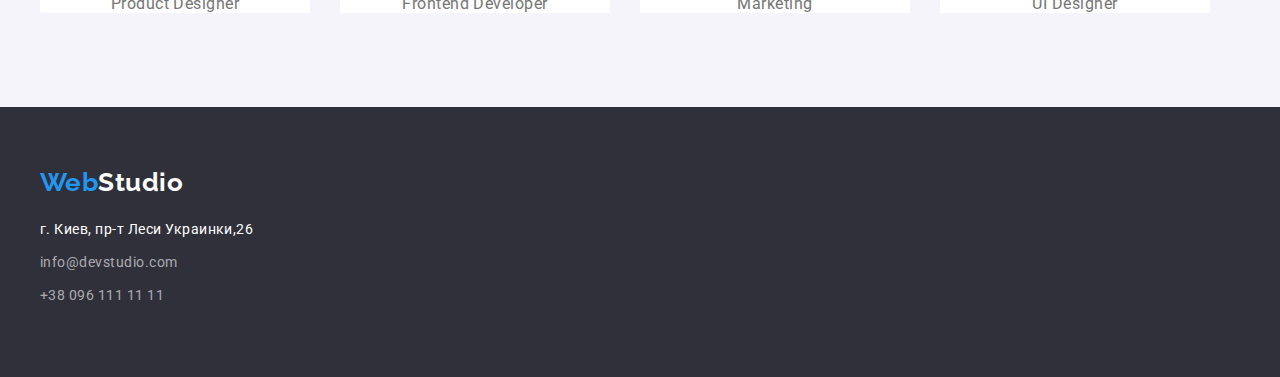
==== commit e66635e1: "3 робота" ====
--- a/index.html
+++ b/index.html
@@ -6,26 +6,29 @@
     <meta http-equiv="X-UA-Compatible" content="IE=edge">
     <meta name="viewport" content="width=dewice-width,initial-scale=1.0">
     <title>WebStudio</title>
-    <link href="https://fonts.googleapis.com/css2?family=Raleway:wght@700&family=Roboto:wght@400;500;700;900&display=swap"
-        rel="stylesheet">
+    <link href="https://fonts.googleapis.com/css2?family=Raleway:wght@700&family=Roboto:wght@400;500;700;900&display=swap" rel="stylesheet">
+    <link rel="stylesheet" href="https://cdnjs.cloudflare.com/ajax/libs/modern-normalize/1.1.0/modern-normalize.min.css"
+        integrity="sha512-wpPYUAdjBVSE4KJnH1VR1HeZfpl1ub8YT/NKx4PuQ5NmX2tKuGu6U/JRp5y+Y8XG2tV+wKQpNHVUX03MfMFn9Q=="
+        crossorigin="anonymous" referrerpolicy="no-referrer" />
+    <link rel="stylesheet" href="https://cdnjs.cloudflare.com/ajax/libs/modern-normalize/1.1.0/modern-normalize.min.css" integrity="sha512-wpPYUAdjBVSE4KJnH1VR1HeZfpl1ub8YT/NKx4PuQ5NmX2tKuGu6U/JRp5y+Y8XG2tV+wKQpNHVUX03MfMFn9Q==" crossorigin="anonymous" referrerpolicy="no-referrer" />
     <link rel="stylesheet" href="./css/styles.css">
 </head>
-
 <body>
-
     <header>
-        <nav>
-            <a href="./index.html" class="logo header"><span>Web</span>Studio</a>
-            <ul class="site-nav list">
-                <li class="link"><a href="./index.html" class="nav link current">Студия</a></li>
-                <li class="link"><a href="./portfolio.html" class="nav link">Портфолио</a></li>
-                <li class="link"><a href="" class="nav link">Контакты</a></li>
+        <div class="container nav">
+            <nav>
+                <a href="./index.html" class="logo header"><span>Web</span>Studio</a>
+                <ul class="site-nav list">
+                    <li class="link-nav"><a href="./index.html" class="nav link-nav current">Студия</a></li>
+                    <li class="link-nav"><a href="./portfolio.html" class="nav link-nav">Портфолио</a></li>
+                    <li class="link-nav"><a href="" class="nav link-nav">Контакты</a></li>
+                </ul>
+            </nav>
+            <ul class="auto-naw list">
+                <li class="link-nav"><a href="mailto:info@devstudio.com" class="contacts link-nav">info@devstudio.com</a></li>
+                <li class="link-nav"><a href="tel:+380961111111" class="contacts link-nav">+38 096 111 11 11</a></li>
             </ul>
-        </nav>
-        <ul class="auto-naw list">
-            <li class="link"><a href="mailto:info@devstudio.com" class="contacts link">info@devstudio.com</a></li>
-            <li class="link"><a href="tel:+380961111111" class="contacts link">+38 096 111 11 11</a></li>
-        </ul>
+        </div>
     </header>
     <main>
         <section class="hero">
@@ -33,76 +36,84 @@
             <button class="buttons" type="button">Заказать услугу</button>
         </section>
         <section class="section feature">
-            <h2 class="delete">Как мы работаем</h2>
-            <ul class="feature list">
-                <li class="link">
-                    <h3 class="title">Внимание к деталям</h3>
-                    <p class="text">Идейные соображения, а также начало повседневной работы по формированию позиции.</p>
-                </li>
-                <li class="link">
-                    <h3 class="title">Пунктуальность</h3>
-                    <p class="text">Задача организации, в особенности же рамки и место обучения кадров влечет за собой.</p>
-                </li>
-                <li class="link">
-                    <h3 class="title">Планирование</h3>
-                    <p class="text">Равным образом консультация с широким активом в значительной степени обуславливает.</p>
-                </li>
-                <li class="link">
-                    <h3 class="title">Современные технологии</h3>
-                    <p class="text">Значимость этих проблем настолько очевидна, что реализация плановых заданий.</p>
-                </li>
-            </ul>
+            <div class="container">
+                <h2 class="delete">Как мы работаем</h2>
+                <ul class="feature list">
+                    <li class="link">
+                        <h3 class="title">Внимание к деталям</h3>
+                        <p class="text">Идейные соображения, а также начало повседневной работы по формированию позиции.</p>
+                    </li>
+                    <li class="link">
+                        <h3 class="title">Пунктуальность</h3>
+                        <p class="text">Задача организации, в особенности же рамки и место обучения кадров влечет за собой.</p>
+                    </li>
+                    <li class="link">
+                        <h3 class="title">Планирование</h3>
+                        <p class="text">Равным образом консультация с широким активом в значительной степени обуславливает.</p>
+                    </li>
+                    <li class="link">
+                        <h3 class="title">Современные технологии</h3>
+                        <p class="text">Значимость этих проблем настолько очевидна, что реализация плановых заданий.</p>
+                    </li>
+                </ul>
+            </div>
         </section>
         <section class="section about">
-            <h2 class="section-title">Чем мы занимаемся</h2>
-            <ul class="image list">
-                <li class="link">
-                    <img src="./images/head/компютер.jpg" alt="компютер" width="370">
-                </li>
-                <li class="link">
-                    <img src="./images/head/телефон.jpg" alt="телефон" width="370">
-                </li>
-                <li class="link">
-                    <img src="./images/head/планшет.jpg" alt="планшет" width="370">
-                </li>
-            </ul>
+            <div class="container">
+                <h2 class="section-title">Чем мы занимаемся</h2>
+                <ul class="image list">
+                    <li class="link">
+                        <img src="./images/head/компютер.jpg" alt="компютер" width="370">
+                    </li>
+                    <li class="link">
+                        <img src="./images/head/телефон.jpg" alt="телефон" width="370">
+                    </li>
+                    <li class="link">
+                        <img src="./images/head/планшет.jpg" alt="планшет" width="370">
+                    </li>
+                </ul>
+            </div>
         </section>
         <section class="section team">
-            <h2 class="section-title">Наша команда</h2>
-            <ul class="team list">
-                <li class="link color"><img src="./images/head/игорь.jpg" alt="игорь" width="270">
-                    <h3 class="name">Игорь Демьяненко</h3>
-                    <p class="text">Product Designer</p>
-                </li>
-                <li class="link color"><img src="./images/head/оля.jpg" alt="ольга" width="270">
-                    <h3 class="name">Ольга Репина</h3>
-                    <p class="text">Frontend Developer</p>
-                </li>
-                <li class="link color"><img src="./images/head/коля.jpg" alt="николай" width="270">
-                    <h3 class="name">Николай Тарасов</h3>
-                    <p class="text">Marketing</p>
-                </li>
-                <li class="link color"><img src="./images/head/миша.jpg" alt="михаил" width="270">
-                    <h3 class="name">Михаил Ермаков</h3>
-                    <p class="text">UI Designer</p>
-                </li>
-            </ul>
+            <div class="container padding">
+                <h2 class="section-title">Наша команда</h2>
+                <ul class="team list">
+                    <li class="link"><img src="./images/head/игорь.jpg" alt="игорь" width="270">
+                        <h3 class="name">Игорь Демьяненко</h3>
+                        <p class="text">Product Designer</p>
+                    </li>
+                    <li class="link"><img src="./images/head/оля.jpg" alt="ольга" width="270">
+                        <h3 class="name">Ольга Репина</h3>
+                        <p class="text">Frontend Developer</p>
+                    </li>
+                    <li class="link"><img src="./images/head/коля.jpg" alt="николай" width="270">
+                        <h3 class="name">Николай Тарасов</h3>
+                        <p class="text">Marketing</p>
+                    </li>
+                    <li class="link"><img src="./images/head/миша.jpg" alt="михаил" width="270">
+                        <h3 class="name">Михаил Ермаков</h3>
+                        <p class="text">UI Designer</p>
+                    </li>
+                </ul>
+            </div>
         </section>
     </main>
     <footer>
-        <a href="./index.html" class="logo footer"><span>Web</span>Studio</a>
-        <address >
-            <ul class="address list">
-                <li class="link">
-                    <a href="" class="city">г. Киев, пр-т Леси Украинки,26</a>
-                </li>
-                <li class="link">
-                    <a href="mailto:info@devstudio.com" class="mail">info@devstudio.com</a>
-                </li>
-                <li class="link">
-                    <a href="tel:380961111111" class="mail">+38 096 111 11 11</a>
-                </li>
-            </ul>
-        </address>
+       <div class="container footer">
+            <a href="./index.html" class="logo footer"><span>Web</span>Studio</a>
+            <address>
+                <ul class="address list">
+                    <li class="link">
+                        <a href="" class="city">г. Киев, пр-т Леси Украинки,26</a>
+                    </li>
+                    <li class="link">
+                        <a href="mailto:info@devstudio.com" class="mail">info@devstudio.com</a>
+                    </li>
+                    <li class="link">
+                        <a href="tel:380961111111" class="mail">+38 096 111 11 11</a>
+                    </li>
+                </ul>
+            </address>
+       </div>
     </footer>
 </body>--- a/css/styles.css
+++ b/css/styles.css
@@ -13,10 +13,17 @@
     font-family: Roboto, sans-serif;
     font-size: 16px;
     letter-spacing: 0.03em;
-}
-
-.list .link{
+    margin: 0;
+}
+.link-nav,
+.link{
+    text-decoration: none;
+}
+
+.list{
     list-style: none;
+    padding: 0;
+    margin: 0;
 }
 
 button{
@@ -30,16 +37,18 @@
     font-size: 26px;
     font-weight: 700;
     line-height: 1.19;
-    text-align: left;
     text-decoration: none;
 }
 
 .logo.header{
     color: #000;
+    margin-right: 93px;
 }
 
 .logo.footer{
-    color: var(--white-color);
+    display: inline-block;
+    color: var(--white-color);
+    margin-bottom: 20px;
 }
 
 span{
@@ -47,8 +56,16 @@
 }
 
 /* site nav */
-.nav.link,
-.contacts.link{
+
+nav{
+    display: flex;
+    align-items: center;
+
+
+}
+
+.nav.link-nav,
+.contacts.link-nav{
     font-size: 14px;
     font-weight: 500;
     line-height: 1.14;
@@ -57,33 +74,54 @@
     text-decoration: none;
 }
 
-.site-nav .link{
+.site-nav{
+    display: flex;
+}
+
+.site-nav.list .link-nav{
+    display: block;
+    margin-right: 50px;
+    padding-top: 32px;
+    padding-bottom: 32px;
+
     color:var(--praimeri-text-color);
 }
 
-.site-nav .link:hover,
-.site-nav .link:focus{
-    color: var(--accent-color);
-}
-
-.site-nav .link.current{
-    color: var(--accent-color);
-}
-
-.auto-naw .link{
+.site-nav .link-nav:last-child{
+    margin-right: 0;
+}
+
+.site-nav .link-nav.current{
+    color: var(--accent-color);
+}
+
+.auto-naw.list .link-nav{
     color: var(--title-text-color);
 }
 
-.auto-naw .link:hover,
-.auto-naw .link:focus{
-    color: var(--accent-color);
-    
+.auto-naw .link-nav:hover,
+.auto-naw .link-nav:focus{
+    color: var(--accent-color);
+}
+
+.site-nav .link-nav:hover,
+.site-nav .link-nav:focus{
+    color: var(--accent-color);
+}
+
+.auto-naw.list{
+    display: flex;
+    margin-left: auto;
+}
+.auto-naw .link-nav + .link-nav{
+    margin-left: 50px;
 }
 
 /* hero */
 
 .hero{
     background-color: #2F303A;
+    text-align: center  ;
 }
 
 .hero-title{
@@ -93,10 +131,16 @@
     line-height: 1.36;
     letter-spacing: 0.06em;
     text-align: center;
-    text-transform: uppercase; 
+    text-transform: uppercase;
+    margin-top: 0;
+    margin-bottom: 30px; 
 }
 
 /* section */
+.section.about,
+.section.feature{
+    margin: 94px 215px;
+}
 
 .section.team{
     background-color: var(--backgraund-section-color);
@@ -106,6 +150,8 @@
     font-size: 36px;
     line-height: 1.67;
     text-align: center;
+    margin-top: 0;
+    margin-bottom: 50px;
 }
 
 .delete{
@@ -114,17 +160,46 @@
 
 /* feature */
 
+.feature.list{
+    display: flex;
+}
+
+.link:last-child{
+    margin-right: 0;
+}
+
  .feature .title{
     font-size: 14px;
     line-height: 1.14;
     text-align: left;
     text-transform: uppercase;
+    margin-top: 0;
+    margin-bottom: 10px;
 }
 
  .feature .text{
     font-size: 14px;
     line-height: 1.71;
     text-align: left;
+    margin: 0;
+}
+
+.link{
+    width: 270px;
+    margin-right: 30px;
+}
+
+.image.list .link,
+.portfolio  .link{
+    width: 370px;
+}
+
+.image.list{
+    display: flex;
+}
+
+.team.list{
+    display: flex;
 }
 
 .team .name {
@@ -132,28 +207,67 @@
     font-weight: 500;
     line-height: 1.19;
     text-align: center;
+    margin-top: 30px;
+    margin-bottom: 10px;
 }
 
 .team .text {
     line-height: 1.19;
     text-align: center;
     color: var(--title-text-color);
-}
-
- .portfolio .title{
+    margin: 0;
+}
+
+.team .link{
+    background-color: var(--white-color);
+}
+
+.portfolio.list{
+    display: flex;
+    flex-wrap: wrap;
+    text-align: left;
+}
+
+.portfolio.list .link{
+    border: 1px solid #EEEEEE;
+}
+
+
+.portfolio .link:nth-child(3n){
+    margin-right: 0px;
+}
+
+.portfolio .link:not(:nth-last-child(-n+3)){
+    margin-bottom: 30px;
+}
+
+
+.portfolio.list .title{
     font-size: 18px;
     line-height: 2;
     letter-spacing: 0.06em;
+    margin-top: 0;
+    margin-bottom: 4px;
 }
 
 .portfolio .text{
     line-height: 1.88;
     color: var(--title-text-color );
+    margin: 0;
+}
+
+.text-container{
+    margin: 20px 24px;
 }
 
 /* button */
 
 .buttons{
+    border-radius: 4px;
+    padding: 10px 32px;
+    border: 0;
+
+
     color: var(--white-color);
     background-color: var(--accent-color);
     font-weight: 700;
@@ -166,7 +280,7 @@
     background: var(--backgraund-section-color);
     font-size: 16px;
     font-weight: 500;
-    line-height: 1.63;
+    line-height: 1.63;;
 }
 
 .button-portfolio:hover,
@@ -175,13 +289,32 @@
     background-color: var(--accent-color);
 }
 
+.button.list{
+    display: flex;
+    margin-top: 0;
+    margin-bottom: 34px;
+    justify-content: center;
+}
+
+.button.list .link{
+    margin-right: 8px;
+    width: auto;
+}
+
 /* footer */
 
 footer{
     background-color: var(--hero-footer-background-color);
 }
 
+.address.list{
+
+}
+
 .address .city{
+    display: inline-block;
+    margin-bottom: 9px;
+
     color: var(--white-color);
     font-style: normal;
     font-size: 14px;
@@ -191,6 +324,9 @@
 }
 
 .address .mail{
+    display: inline-block;
+    margin-bottom: 9px;
+
     color: rgba(255, 255, 255, 0.6);
     font-style: normal;
     font-size: 14px;
@@ -208,6 +344,31 @@
     background-color: var(--accent-color);
 }
 
-.link.color{
-    background-color: var(--white-color);
-}+.container{
+    width: 1200px;
+    padding-left: 15px;
+    padding-right: 15px;
+    margin: 0 auto;
+
+
+    /* outline: 2px solid #000; */
+}
+
+.container.padding{
+    padding-top: 94px;
+    padding-bottom: 94px;
+}
+.container.footer{
+    padding-top: 60px;
+    padding-bottom: 60px;
+}
+
+.container.portfolio{
+    margin-top: 94px;
+    margin-bottom: 94px;
+}
+
+.container.nav{
+    display: flex;
+    align-items: center;
+}
